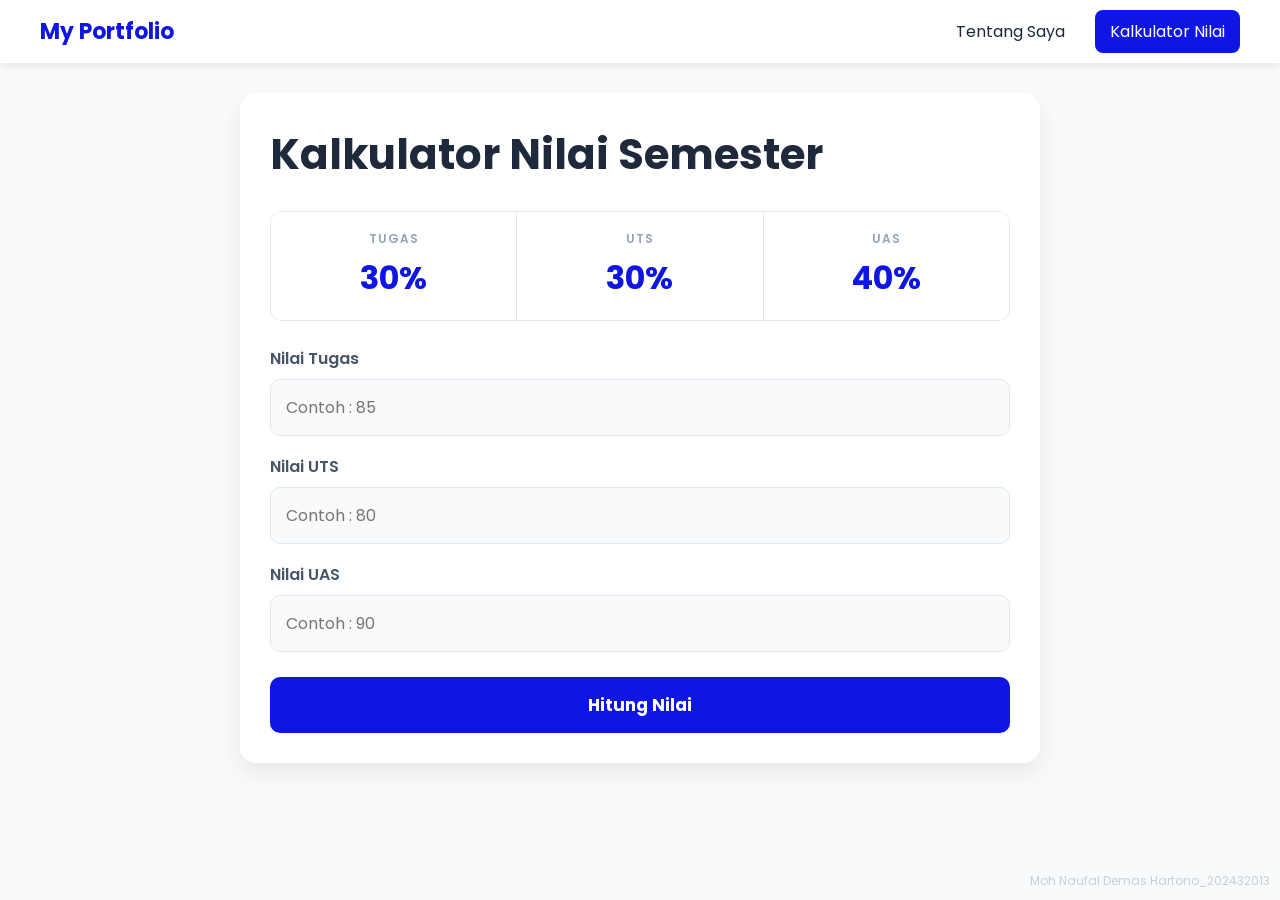
==== kalkulator.html @ c9b8b8a3 "Add files via upload" ====
<!DOCTYPE html>
<html lang="id">
<head>
<meta charset="UTF-8">
<meta name="viewport" content="width=device-width, initial-scale=1.0">

<title>Kalkulator Nilai</title>

<link rel="preconnect" href="https://fonts.googleapis.com">
<link href="https://fonts.googleapis.com/css2?family=Poppins:wght@300;400;600;700&display=swap" rel="stylesheet">

<link rel="stylesheet" href="style.css">
<link rel="stylesheet" href="kalkulator.css">
</head>

<body>

<div class="watermark">
    Moh Naufal Demas Hartono_202432013
</div>

<nav>
    <div class="brand">My Portfolio</div>

    <ul>
        <li><a href="index.html">Tentang Saya</a></li>
        <li><a href="kalkulator.html" class="active">Kalkulator Nilai</a></li>
    </ul>
</nav>

<div class="container">

    <div class="card">

        <h1>Kalkulator Nilai Semester</h1>

        <div class="bobot">

            <div class="item-bobot">
                <small>TUGAS</small>
                <span>30%</span>
            </div>

            <div class="item-bobot">
                <small>UTS</small>
                <span>30%</span>
            </div>

            <div class="item-bobot">
                <small>UAS</small>
                <span>40%</span>
            </div>

        </div>

        <label for="tugas">Nilai Tugas</label>
        <input type="number" id="tugas" placeholder="Contoh : 85">

        <label for="uts">Nilai UTS</label>
        <input type="number" id="uts" placeholder="Contoh : 80">

        <label for="uas">Nilai UAS</label>
        <input type="number" id="uas" placeholder="Contoh : 90">

        <button id="btnHitung">
            Hitung Nilai
        </button>

        <div id="error" class="error"></div>

        <div id="hasil" class="hasil">

            <h2>Hasil Perhitungan</h2>

            <div class="nilai-box">
                <h1 id="nilaiAkhir"></h1>
                <h2 id="grade"></h2>
            </div>

        </div>

    </div>

</div>

<script src="kalkulator.js"></script>

</body>
</html>
---- style.css ----
:root{
--primary:#2563eb;
--secondary:#1d4ed8;
--light:#f8fafc;
--white:#ffffff;
--dark:#1e293b;
}

*{
margin:0;
padding:0;
box-sizing:border-box;
font-family:'Poppins',sans-serif;
}

body{
background:var(--light);
color:var(--dark);
}

.watermark{
position:fixed;
bottom:10px;
right:10px;
opacity:.2;
font-size:12px;
pointer-events:none;
}

nav{
position:sticky;
top:0;
z-index:999;
background:white;
display:flex;
justify-content:space-between;
align-items:center;
padding:15px 40px;
box-shadow:0 2px 10px rgba(0,0,0,.1);
}

.brand{
font-size:22px;
font-weight:700;
color:var(--primary);
}

nav ul{
display:flex;
list-style:none;
gap:15px;
}

nav a{
text-decoration:none;
padding:10px 15px;
border-radius:8px;
color:var(--dark);
transition:.3s;
}

nav a:hover{
background:#dbeafe;
}

.active{
background:var(--primary);
color:white;
}

.container{
width:90%;
max-width:1000px;
margin:30px auto;
}

.card{
background:white;
padding:25px;
border-radius:15px;
margin-bottom:20px;
box-shadow:0 5px 20px rgba(0,0,0,.08);
transition:.3s;
}

.card:hover{
transform:translateY(-5px);
}

@media(max-width:500px){

nav{
flex-direction:column;
gap:10px;
}

nav ul{
flex-direction:column;
text-align:center;
}

}
---- kalkulator.css ----
:root{
    --primary:#0f16e3;
    --secondary:#0f16e3;
}

.card{
    max-width:800px;
    margin:auto;
    background:#ffffff;
    padding:30px;
    border-radius:16px;
    box-shadow:0 10px 25px rgba(0,0,0,.08);
}

.card h1{
    margin-top:0;
    margin-bottom:25px;
    font-size:42px;
    font-weight:700;
    color:#1e293b;
}

.bobot{
    display:flex;
    margin-bottom:25px;
    border:1px solid #e2e8f0;
    border-radius:12px;
    overflow:hidden;
}

.item-bobot{
    flex:1;
    text-align:center;
    padding:18px;
    background:#ffffff;
    border-right:1px solid #e2e8f0;
}

.item-bobot:last-child{
    border-right:none;
}

.item-bobot small{
    display:block;
    font-size:12px;
    font-weight:600;
    color:#94a3b8;
    letter-spacing:1px;
    margin-bottom:6px;
}

.item-bobot span{
    font-size:32px;
    font-weight:700;
    color:var(--primary);
}

label{
    display:block;
    margin-top:18px;
    margin-bottom:8px;
    font-weight:600;
    color:#475569;
}

input{
    width:100%;
    padding:15px;
    border:1px solid #e2e8f0;
    border-radius:10px;
    background:#f8fafc;
    font-size:16px;
    box-sizing:border-box;
    transition:.3s;
}

input:focus{
    outline:none;
    background:#ffffff;
    border-color:var(--primary);
    box-shadow:0 0 0 3px rgba(20,184,166,.15);
}

button{
    width:100%;
    margin-top:25px;
    padding:15px;
    border:none;
    border-radius:10px;
    background:var(--primary);
    color:white;
    font-size:17px;
    font-weight:700;
    cursor:pointer;
    transition:.3s;
}

button:hover{
    background:var(--secondary);
}

.error{
    display:none;
    margin-top:15px;
    padding:12px;
    background:#fee2e2;
    color:#dc2626;
    border-radius:10px;
    font-weight:600;
}

.hasil{
    display:none;
    margin-top:25px;
    text-align:center;
    padding:25px;
    border-radius:12px;
}

.nilai-box h1{
    margin:0;
    font-size:55px;
    font-weight:700;
}

.nilai-box h2{
    margin-top:10px;
}

.grade-A{
    background:#86efac;
}

.grade-B{
    background:#bef264;
}

.grade-C{
    background:#fde047;
}

.grade-D{
    background:#fdba74;
}

.grade-E{
    background:#f87171;
    color:white;
}
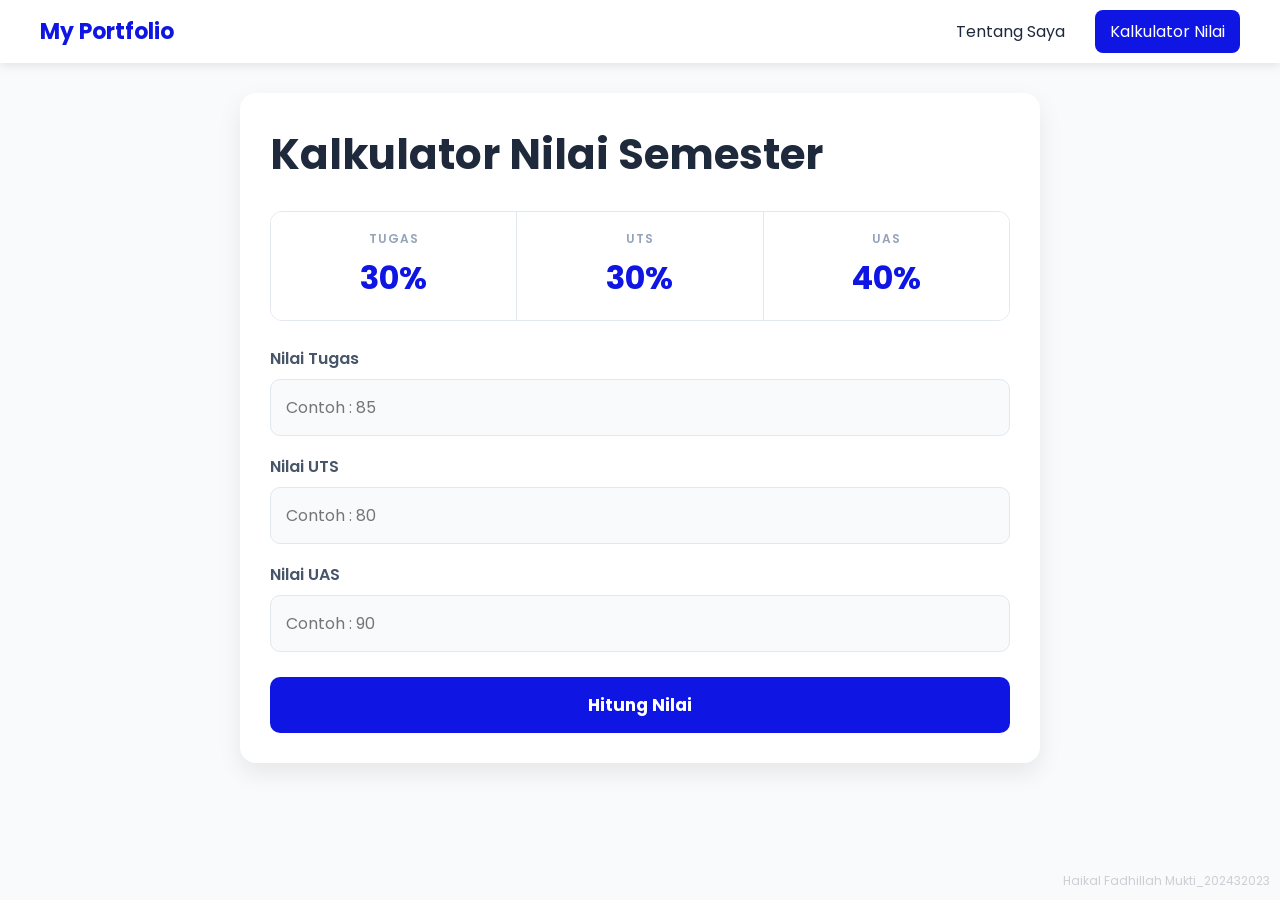
==== commit 34ebd975: "Add files via upload" ====
--- a/kalkulator.html
+++ b/kalkulator.html
@@ -16,7 +16,7 @@
 <body>
 
 <div class="watermark">
-    Moh Naufal Demas Hartono_202432013
+    Haikal Fadhillah Mukti_202432023
 </div>
 
 <nav>
